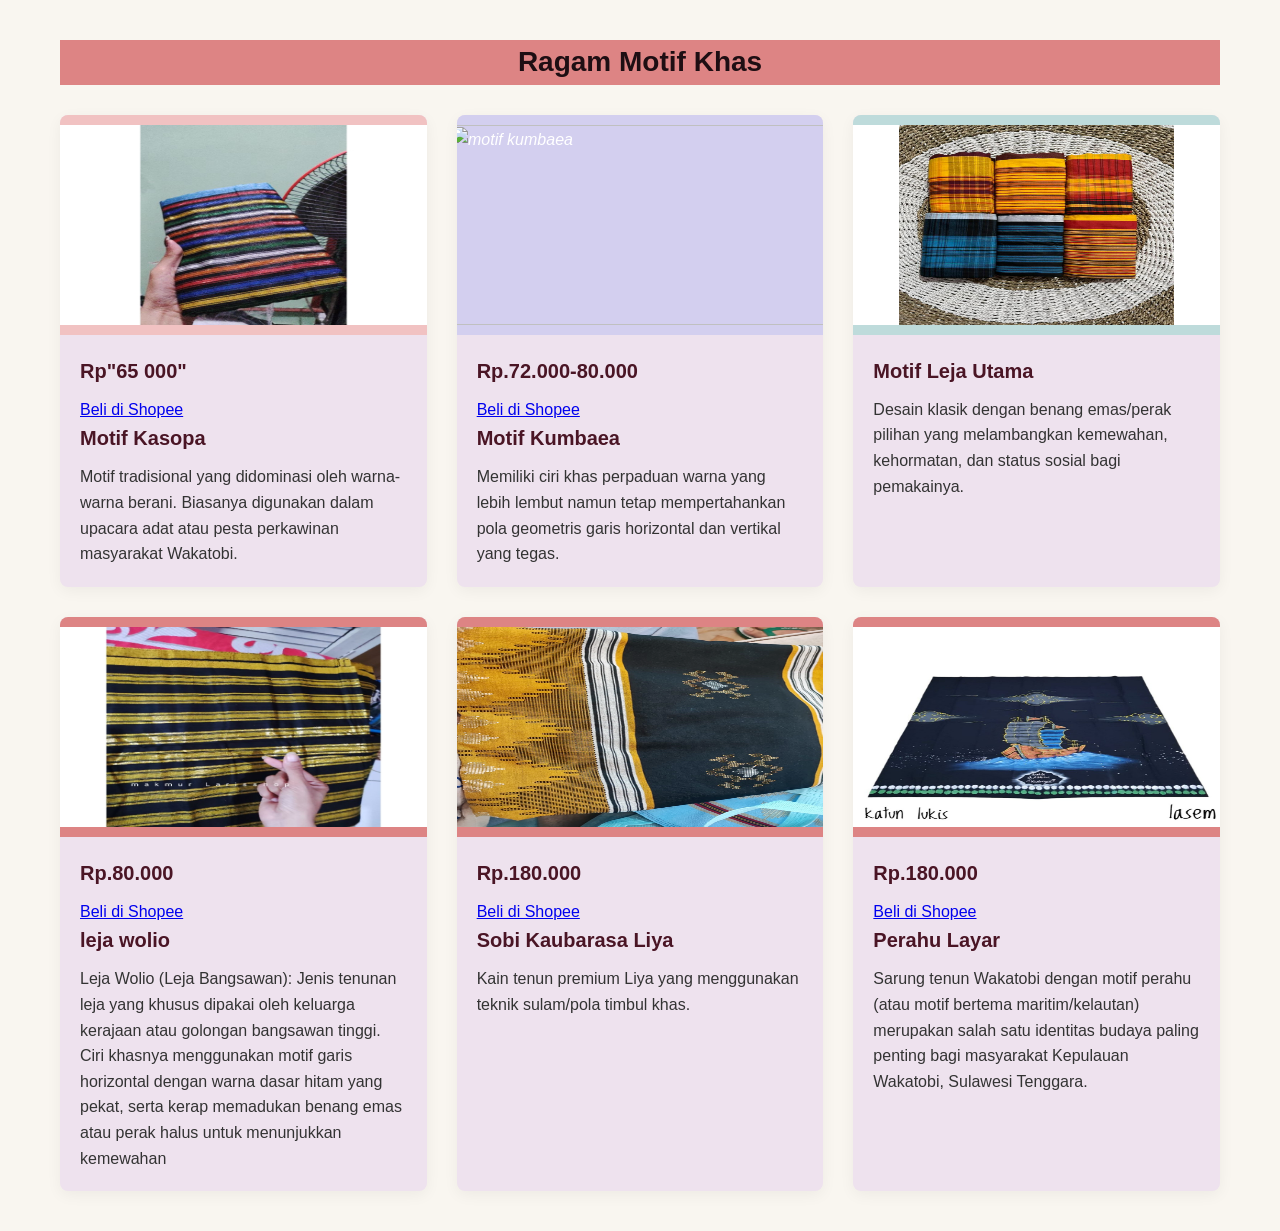
==== MOTIF.HTML @ 16072fa9 "Add files via upload" ====
<html>
    <head>
        <title>Jenis motif</title>
        <link rel="stylesheet" href="style.css.css">
    </head>
    <body>
        <div class="container">
       <section id="motif">
            <h2 class="motif-title">Ragam Motif Khas</h2>

            <div class="grid-motif">
                <div class="card">
                    <div class="card-img bg-motif1">
                    <img src="kasopa.jpg" width="380" height="200" alt="motif kasopa">
                    </div>
                    <div class="card-content">
                         <h4>Rp"65 000"</h4>
                          <a href="https://shopee.co.id/Sarung-Tenun-Buton-Wakatobi-Sarung-Muna-Bahan-Katun-Halus-Motif-Kotak-Pria-i.1432863638.55354480984" target="_blank">Beli di Shopee</a>
                        <h4>Motif Kasopa</h4>
                        <p>Motif tradisional yang didominasi oleh warna-warna berani. Biasanya digunakan dalam upacara adat atau pesta perkawinan masyarakat Wakatobi.</p>
                    </div>
                </div>

                <div class="card">
                    <div class="card-img bg-motif2">
                       <img src="leja kumbaea.jpg" width="380" height="200" alt="motif kumbaea">
                    </div>
                    <div class="card-content">
                        <h4>Rp.72.000-80.000</h4>
                         <a href="https://shopee.co.id/Sarung-Buton-Muna-Wakatobi-Motif-Leja-%28Salur%29-%E2%80%93-Sarung-Tradisional-Wanita-Elegan-i.1432863638.41177937331" target="_blank">Beli di Shopee</a>
                        <h4>Motif Kumbaea</h4>
                        <p>Memiliki ciri khas perpaduan warna yang lebih lembut namun tetap mempertahankan pola geometris garis horizontal dan vertikal yang tegas.</p>
                    </div>
                </div>

                <div class="card">
                    <div class="card-img bg-motif3">
                         <img src="leja utama.jpg" width="380" height="200" alt="motif leja utama">
                    </div>
                    <div class="card-content">
                        <h4>Motif Leja Utama</h4>
                        <p>Desain klasik dengan benang emas/perak pilihan yang melambangkan kemewahan, kehormatan, dan status sosial bagi pemakainya.</p>
                    </div>
                </div>
                <div class="card">
                    <div class="card-img bg-motif4">
                         <img src="leja wolio.jpg" width="380" height="200" alt="motif leja wolio">
                    </div>
                    <div class="card-content">
                        <h4>Rp.80.000</h4>
                        <a href="https://shopee.co.id/sarung-buton-mengkilat-i.306562587.25852642210" target="_blank">Beli di Shopee</a>        
                        <h4>leja wolio</h4>
                           <p>Leja Wolio (Leja Bangsawan): Jenis tenunan leja yang khusus dipakai oleh keluarga kerajaan atau golongan bangsawan tinggi. Ciri khasnya menggunakan motif garis horizontal dengan warna dasar hitam yang pekat, serta kerap memadukan benang emas atau perak halus untuk menunjukkan kemewahan</p>
                     </div>
                </div>
                <div class="card ">
                    <div class="card-img bg-motif5">
                         <img src="sobi kaubarasa liya.png" width="380" height="200" alt="motif leja wolio">
                    </div>
                    <div class="card-content">
                        <h4>Rp.180.000</h4>
                        <a href="https://shopee.co.id/NIYA-TENUN-Kain-Tenun-Jepara-Sulam-Bordir-Parungki-Khas-Adat-Tradisional-Motif-Toraja-i.549564772.29504755064" target="_blank">Beli di Shopee</a>        
                        <h4>Sobi Kaubarasa Liya</h4>
                        <p>Kain tenun premium Liya yang menggunakan teknik sulam/pola timbul khas.</p>
                     </div>
              </div>
                <div class="card ">
                    <div class="card-img bg-motif6">
                         <img src="perahu layar.jpg" width="380" height="200" alt="motif leja wolio">
                    </div>
                    <div class="card-content">
                        <h4>Rp.180.000</h4>
                        <a href="https://shopee.co.id/Sarung-Motif-Kapal-Layar-Bahan-Katun-Asli-Sarung-Dewasa-Sarung-Lukis-Ornamen-i.64900842.42404207372" target="_blank">Beli di Shopee</a>        
                        <h4>Perahu Layar</h4>
                        <p>Sarung tenun Wakatobi dengan motif perahu (atau motif bertema maritim/kelautan) merupakan salah satu identitas budaya paling penting bagi masyarakat Kepulauan Wakatobi, Sulawesi Tenggara.</p>
                    </div>
        </section> 
    </body>
</html>
---- style.css.css ----
/* RESET & BASIC STYLES */
* {
    margin: 0;
    padding: 0;
    box-sizing: border-box;
    font-family: 'Segoe UI', Tahoma, Geneva, Verdana, sans-serif;
}

body {
    background-color: #f9f6f0;
    color: #333;
    line-height: 1.6;
}

/* NAVIGATION */
header {
    background-color: #4a1525;
    color: #fff;
    padding: 20px 50px;
    position: sticky;
    top: 0;
    z-index: 1000;
    box-shadow: 0 4px 6px rgba(0,0,0,0.1);
    display: flex;
    justify-content: space-between;
    align-items: center;
}

header h1 {
    font-size: 24px;
    letter-spacing: 2px;
}

nav ul {
    display: flex;
    list-style: none;
}

nav ul li {
    margin-left: 20px;
}

nav ul li a {
    color: #fff;
    text-decoration: none;
    font-weight: 600;
    transition: color 0.3s ease;
}

nav ul li a:hover {
    color: #f00b0b;
}

/* HERO SECTION */
.hero {
    background: linear-gradient(rgba(49, 2, 16, 0.7), rgba(74, 21, 37, 0.7)),
    url('https://images.unsplash.com/photo-1617627143750-d86bc21e42bb?ixlib=rb-4.0.3')
    no-repeat center center/cover;

    height: 60vh;
    display: flex;
    flex-direction: column;
    justify-content: center;
    align-items: center;
    text-align: center;
    padding: 20px;
}

.hero h2 {
    font-size: 42px;
    color: #fff;
    margin-bottom: 10px;
    text-shadow: 2px 2px 4px rgba(0,0,0,0.5);
}

.hero p {
    font-size: 18px;
    color: #d4af37;
    font-weight: bold;
    text-shadow: 1px 1px 2px rgba(0,0,0,0.5);
}

/* MAIN CONTENT */
.container {
    max-width: 1200px;
    margin: 40px auto;
    padding: 0 20px;
}

/* TENTANG */
.tentang {
    background-color: #ecd8d8;
    padding: 40px;
    border-radius: 8px;
    box-shadow: 0 4px 15px rgba(16, 9, 9, 0.05);
    margin-bottom: 40px;
    border-left: 5px solid #4a1525;
}

.tentang h3 {
    color: #1d1115;
    margin-bottom: 15px;
    font-size: 24px;
}

/* MOTIF */
.motif-title {
    background: #dd8484;
    text-align: center;
    color: #1e0e13;
    margin-bottom: 30px;
    font-size: 28px;
    position: relative;
}



.grid-motif {
    display: grid;
    grid-template-columns: repeat(auto-fit, minmax(300px, 1fr));
    gap: 30px;
}

.card {
    background-color: #eee2ee;
    border-radius: 8px;
    overflow: hidden;
    box-shadow: 0 4px 15px rgba(0,0,0,0.05);
    transition: transform 0.3s ease;
}

.card:hover {
    transform: translateY(-5px);
}

.card-img {
    width: 100%;
    height: 220px;
    background-color: #dd8484;
    display: flex;
    align-items: center;
    justify-content: center;
    color: #666;
    font-style: italic;
    background-size: cover;
    background-position: center;
}

.bg-motif1 {
    background-color: #f1c2c2;
    color: #fff;
}

.bg-motif2 {
    background-color: #d3cfef;
    color: #fff;
}

.bg-motif3 {
    background-color: #bedbdb;
    color: #fff;
}

.card-content {
    padding: 20px;
}

.card-content h4 {
    color: #4a1525;
    margin-bottom: 10px;
    font-size: 20px;
}

/* FOOTER */
footer {
    background-color: #222;
    color: #fff;
    text-align: center;
    padding: 20px;
    margin-top: 60px;
    font-size: 14px;
}

footer span {
    color: #d4af37;
}

/* RESPONSIVE */
@media (max-width: 768px) {
    header {
        flex-direction: column;
        padding: 15px;
    }

    nav ul {
        margin-top: 15px;
    }

    .hero h2 {
        font-size: 30px;
    }
}
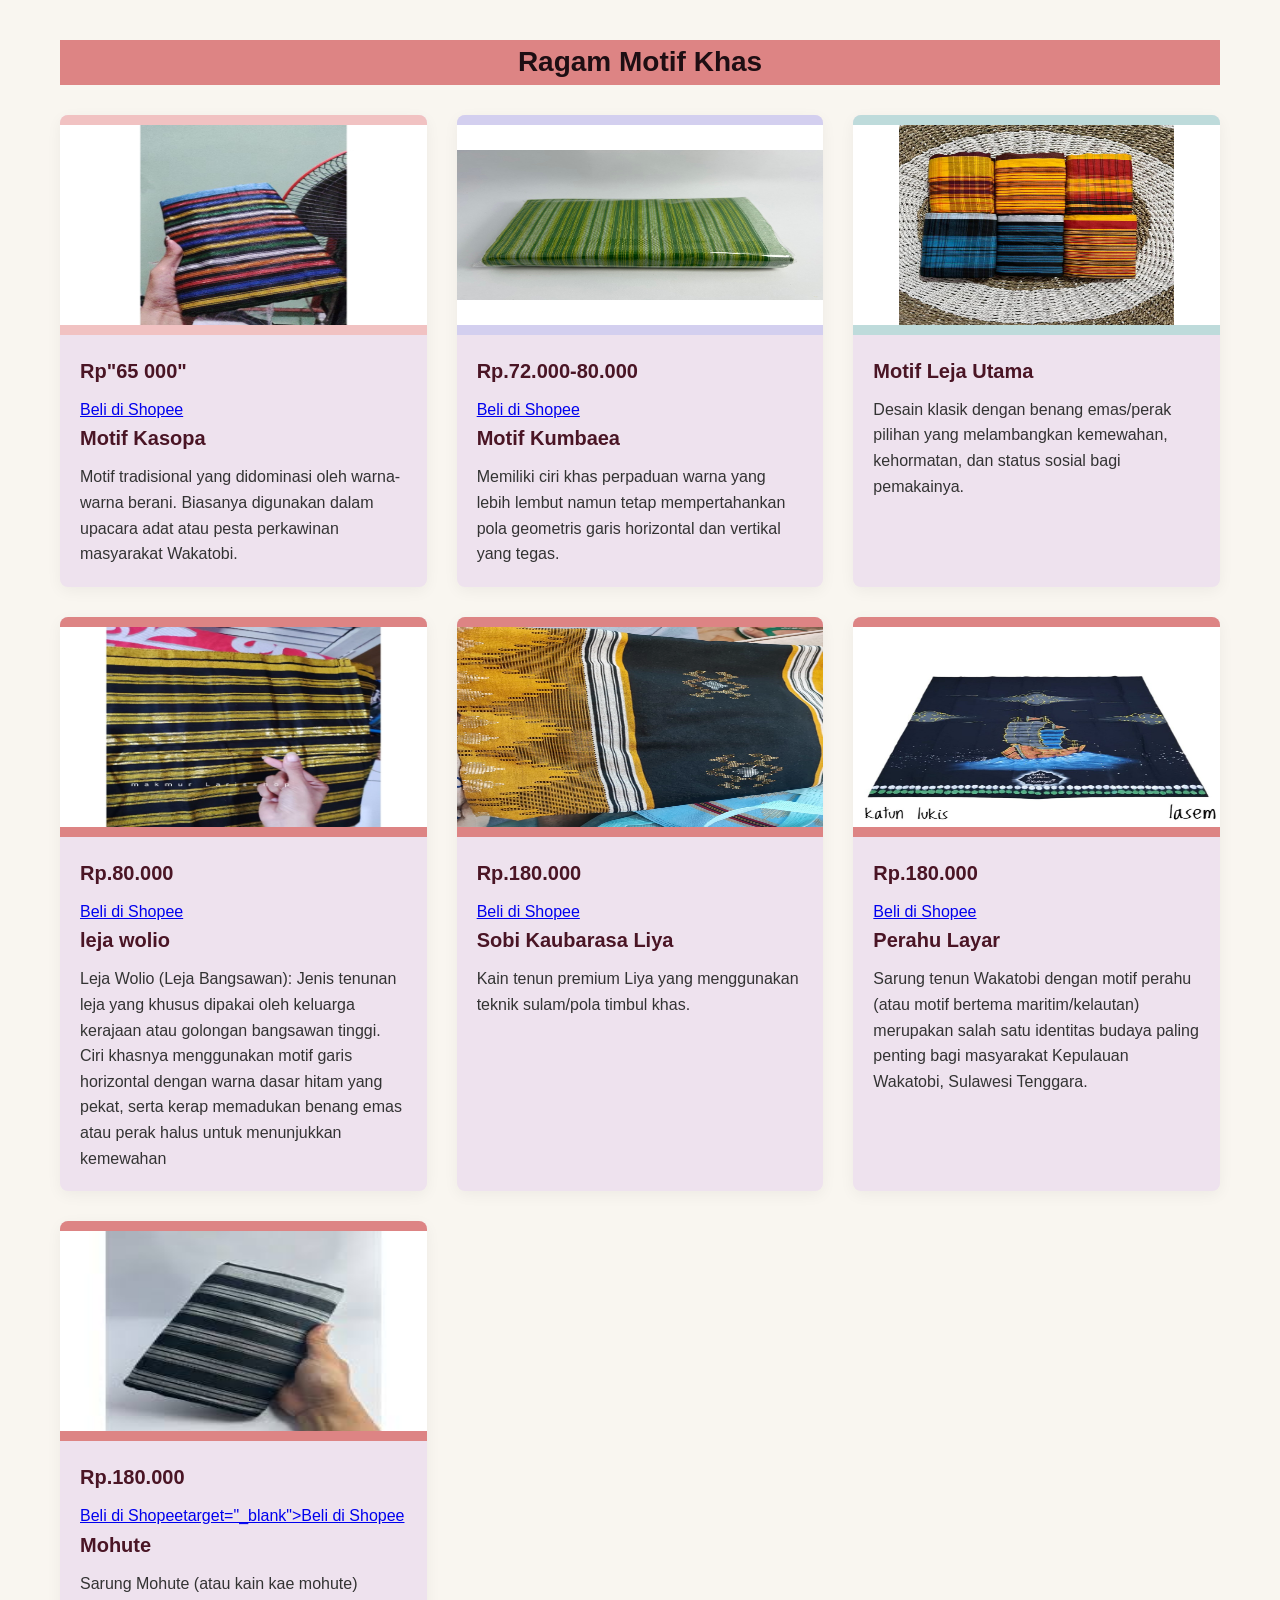
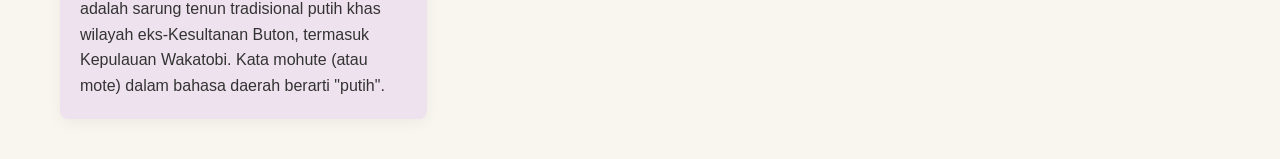
==== commit ed0270ce: "Add files via upload" ====
--- a/MOTIF.HTML
+++ b/MOTIF.HTML
@@ -74,6 +74,18 @@
                         <h4>Perahu Layar</h4>
                         <p>Sarung tenun Wakatobi dengan motif perahu (atau motif bertema maritim/kelautan) merupakan salah satu identitas budaya paling penting bagi masyarakat Kepulauan Wakatobi, Sulawesi Tenggara.</p>
                     </div>
+                </div>
+                  <div class="card ">
+                    <div class="card-img bg-motif7">
+                         <img src="mohute.jpg" width="380" height="200" alt="motif leja wolio">
+                    </div>
+                    <div class="card-content">
+                        <h4>Rp.180.000</h4>
+                        <a href="https://shopee.co.id/sarung-Buton-Sarung-Muna-Sarung-Wakatobi-i.1432863638.47854446454"  target="_blank">Beli di Shopeetarget="_blank">Beli di Shopee  </a>        
+                        <h4>Mohute</h4>
+                        <p>Sarung Mohute (atau kain kae mohute) adalah sarung tenun tradisional putih khas wilayah eks-Kesultanan Buton, termasuk Kepulauan Wakatobi. Kata mohute (atau mote) dalam bahasa daerah berarti "putih".</p>
+                    </div>
+                    
         </section> 
     </body>
 </html>
